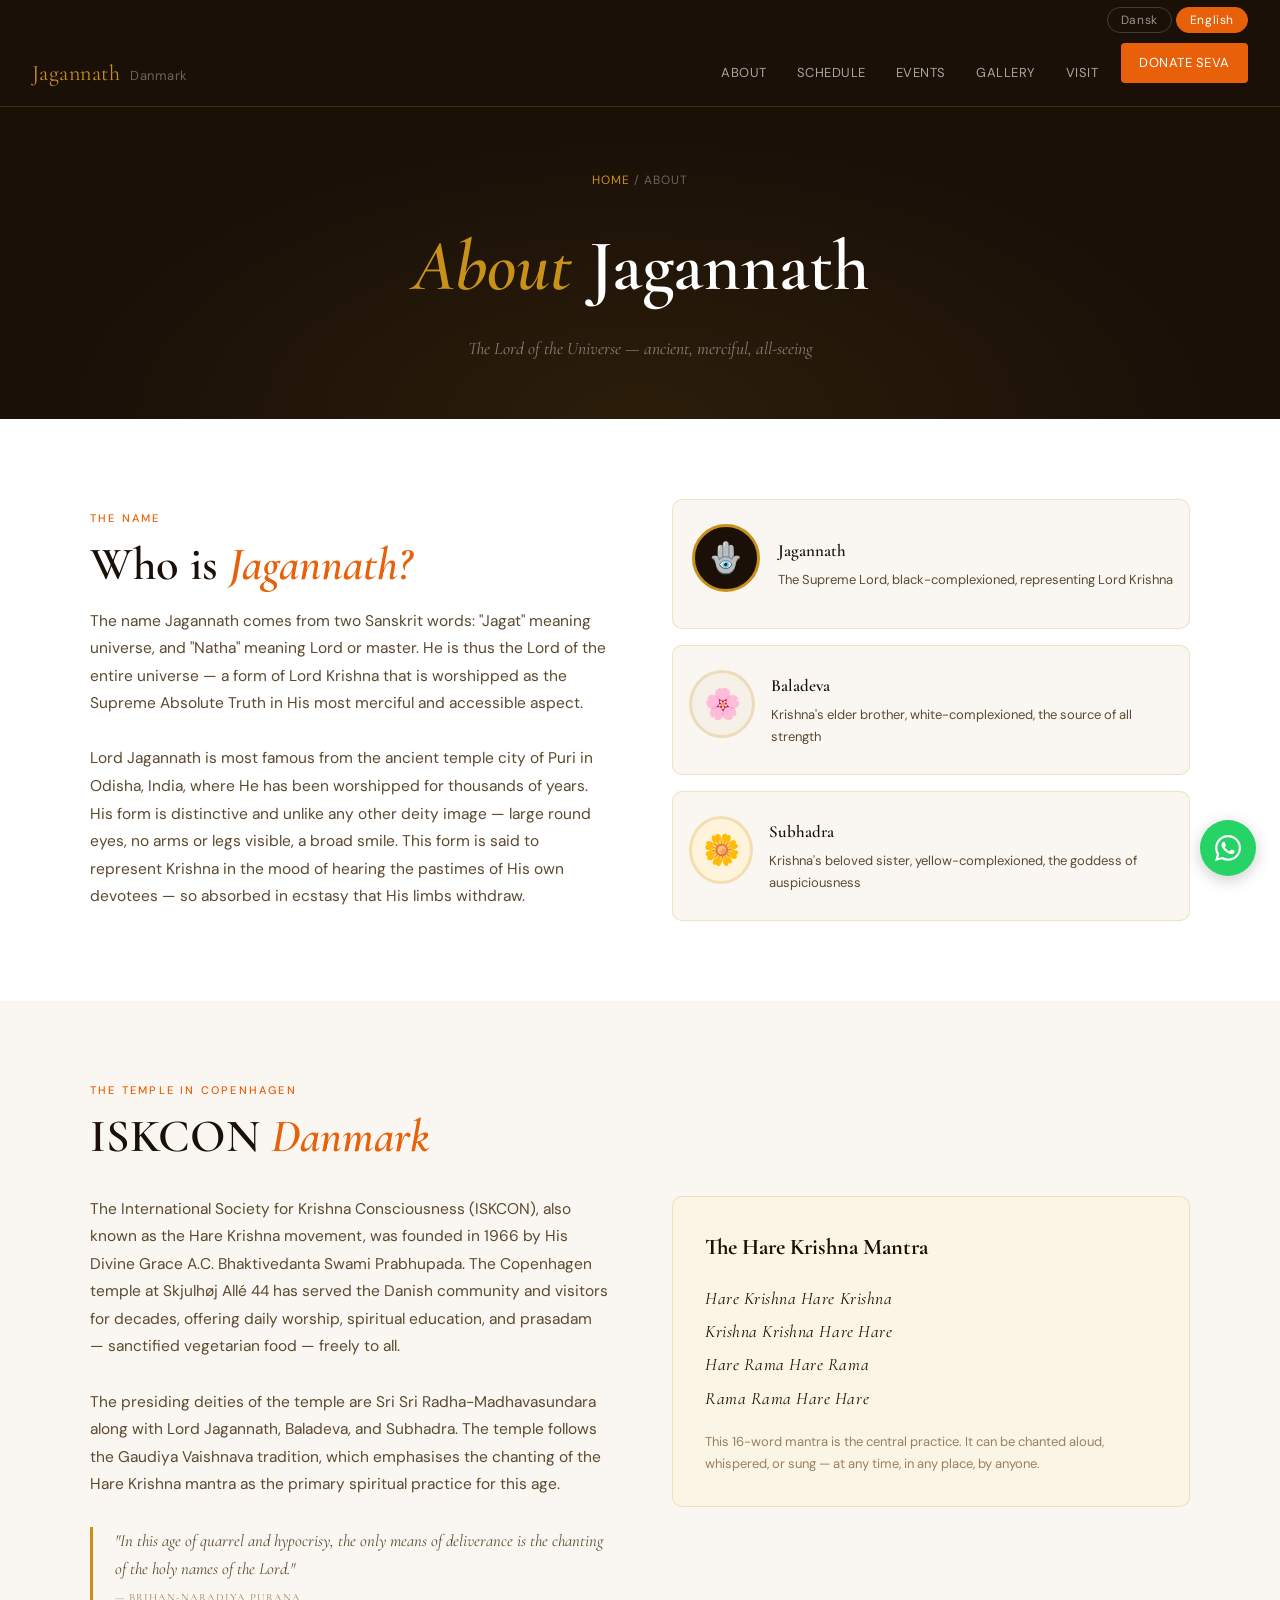
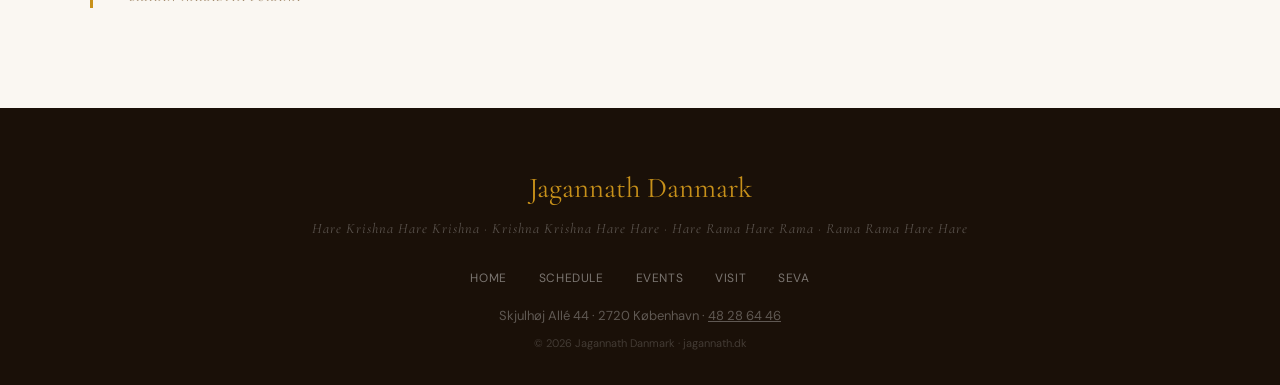
==== about.html @ f50fbe14 "Add files via upload" ====
<!DOCTYPE html><html lang="en"><head><meta charset="UTF-8"><meta name="viewport" content="width=device-width,initial-scale=1.0"><title>About Jagannath — Jagannath Danmark</title><link rel="preconnect" href="https://fonts.googleapis.com"><link rel="preconnect" href="https://fonts.gstatic.com" crossorigin><link href="https://fonts.googleapis.com/css2?family=Cormorant+Garamond:ital,wght@0,400;0,600;1,400&family=DM+Sans:wght@400;500&display=swap" rel="stylesheet"><link rel="stylesheet" href="shared.css"></head><body>
<div class="lang-bar"><button class="lang-btn" onclick="setLang('da')">Dansk</button><button class="lang-btn active" onclick="setLang('en')">English</button></div>
<nav><a class="nav-logo" href="index.html">Jagannath<span> Danmark</span></a><button class="nav-toggle" onclick="toggleMenu()">☰</button><ul class="nav-links" id="nav-menu"><li><a href="about.html"><span class="t-en">About</span><span class="t-da">Om os</span></a></li><li><a href="schedule.html"><span class="t-en">Schedule</span><span class="t-da">Program</span></a></li><li><a href="events.html"><span class="t-en">Events</span><span class="t-da">Begivenheder</span></a></li><li><a href="gallery.html"><span class="t-en">Gallery</span><span class="t-da">Galleri</span></a></li><li><a href="visit.html"><span class="t-en">Visit</span><span class="t-da">Besøg</span></a></li><li><a href="donate.html" class="nav-donate"><span class="t-en">Donate Seva</span><span class="t-da">Donér Seva</span></a></li></ul></nav>
<div class="page-hero"><div class="breadcrumb"><a href="index.html">Home</a> / <span class="t-en">About</span><span class="t-da">Om os</span></div><h1><em><span class="t-en">About</span><span class="t-da">Om</span></em> Jagannath</h1><p><span class="t-en">The Lord of the Universe — ancient, merciful, all-seeing</span><span class="t-da">Universets Herre — gammel, barmhjertig, alseende</span></p></div>

<section class="bg-white"><div class="container grid-2">
<div>
  <p class="eyebrow"><span class="t-en">The Name</span><span class="t-da">Navnet</span></p>
  <h2 class="sec-title"><span class="t-en">Who is <em>Jagannath?</em></span><span class="t-da">Hvem er <em>Jagannath?</em></span></h2>
  <p class="sec-body" style="max-width:100%"><span class="t-en">The name Jagannath comes from two Sanskrit words: "Jagat" meaning universe, and "Natha" meaning Lord or master. He is thus the Lord of the entire universe — a form of Lord Krishna that is worshipped as the Supreme Absolute Truth in His most merciful and accessible aspect.<br><br>Lord Jagannath is most famous from the ancient temple city of Puri in Odisha, India, where He has been worshipped for thousands of years. His form is distinctive and unlike any other deity image — large round eyes, no arms or legs visible, a broad smile. This form is said to represent Krishna in the mood of hearing the pastimes of His own devotees — so absorbed in ecstasy that His limbs withdraw.</span><span class="t-da">Navnet Jagannath kommer fra to sanskritord: "Jagat" der betyder univers, og "Natha" der betyder Herre. Han er således hele universets Herre — en form af Herre Krishna, der tilbedes som den Højeste Absolutte Sandhed i Sin mest barmhjertige og tilgængelige aspekt.<br><br>Herre Jagannath er mest berømt fra den gamle tempelby Puri i Odisha, Indien, hvor Han er blevet tilbedt i tusinder af år. Hans form er karakteristisk og ulig nogen anden gudebillede — store runde øjne, ingen arme eller ben synlige, et bredt smil.</span></p>
</div>
<div class="deity-trio" style="flex-direction:column;gap:1rem">
  <div class="deity-card" style="display:flex;align-items:center;gap:1rem;text-align:left">
    <div class="deity-face jagannath-face" style="min-width:64px">🪬</div>
    <div><div class="deity-name">Jagannath</div><div class="deity-role" style="margin-top:4px;font-size:13px;color:var(--text-mid)"><span class="t-en">The Supreme Lord, black-complexioned, representing Lord Krishna</span><span class="t-da">Den Højeste Herre, sort-farvet, repræsenterer Herre Krishna</span></div></div>
  </div>
  <div class="deity-card" style="display:flex;align-items:center;gap:1rem;text-align:left">
    <div class="deity-face baladeva-face" style="min-width:64px">🌸</div>
    <div><div class="deity-name">Baladeva</div><div class="deity-role" style="margin-top:4px;font-size:13px;color:var(--text-mid)"><span class="t-en">Krishna's elder brother, white-complexioned, the source of all strength</span><span class="t-da">Krishnas storebror, hvidfarvet, kilden til al styrke</span></div></div>
  </div>
  <div class="deity-card" style="display:flex;align-items:center;gap:1rem;text-align:left">
    <div class="deity-face subhadra-face" style="min-width:64px">🌼</div>
    <div><div class="deity-name">Subhadra</div><div class="deity-role" style="margin-top:4px;font-size:13px;color:var(--text-mid)"><span class="t-en">Krishna's beloved sister, yellow-complexioned, the goddess of auspiciousness</span><span class="t-da">Krishnas elskede søster, gulfarvet, lykkens gudinde</span></div></div>
  </div>
</div>
</div></section>

<section class="bg-cream"><div class="container">
  <p class="eyebrow"><span class="t-en">The Temple in Copenhagen</span><span class="t-da">Templet i København</span></p>
  <h2 class="sec-title"><span class="t-en">ISKCON <em>Danmark</em></span><span class="t-da">ISKCON <em>Danmark</em></span></h2>
  <div class="grid-2" style="margin-top:2rem;align-items:start">
    <div>
      <p class="sec-body" style="max-width:100%;margin-bottom:1.5rem"><span class="t-en">The International Society for Krishna Consciousness (ISKCON), also known as the Hare Krishna movement, was founded in 1966 by His Divine Grace A.C. Bhaktivedanta Swami Prabhupada. The Copenhagen temple at Skjulhøj Allé 44 has served the Danish community and visitors for decades, offering daily worship, spiritual education, and prasadam — sanctified vegetarian food — freely to all.<br><br>The presiding deities of the temple are Sri Sri Radha-Madhavasundara along with Lord Jagannath, Baladeva, and Subhadra. The temple follows the Gaudiya Vaishnava tradition, which emphasises the chanting of the Hare Krishna mantra as the primary spiritual practice for this age.</span><span class="t-da">International Society for Krishna Consciousness (ISKCON), også kendt som Hare Krishna-bevægelsen, blev grundlagt i 1966 af Hans Guddommelige Nåde A.C. Bhaktivedanta Swami Prabhupada. Templet i København på Skjulhøj Allé 44 har tjent det danske samfund og besøgende i årtier og tilbyder daglig tilbedelse, åndelig uddannelse og prasadam — helliggjort vegetarisk mad — gratis til alle.</span></p>
      <blockquote class="pull-quote"><span class="t-en">"In this age of quarrel and hypocrisy, the only means of deliverance is the chanting of the holy names of the Lord."</span><span class="t-da">"I dette tidsalder med strid og hykleri er det eneste middel til befrielse at chante Herrens hellige navne."</span><cite>— Brihan-naradiya Purana</cite></blockquote>
    </div>
    <div>
      <div style="background:var(--gold-light);border:1px solid var(--border);border-radius:10px;padding:2rem">
        <h3 style="font-family:var(--font-d);font-size:1.4rem;margin-bottom:1rem"><span class="t-en">The Hare Krishna Mantra</span><span class="t-da">Hare Krishna Mantraet</span></h3>
        <p style="font-family:var(--font-d);font-style:italic;font-size:1.1rem;color:var(--night);line-height:1.9;letter-spacing:0.03em">Hare Krishna Hare Krishna<br>Krishna Krishna Hare Hare<br>Hare Rama Hare Rama<br>Rama Rama Hare Hare</p>
        <p style="font-size:13px;color:var(--text-muted);margin-top:1rem"><span class="t-en">This 16-word mantra is the central practice. It can be chanted aloud, whispered, or sung — at any time, in any place, by anyone.</span><span class="t-da">Dette 16-ords mantra er den centrale praksis. Det kan chantes højt, hviskes eller synges — til enhver tid, på ethvert sted, af enhver.</span></p>
      </div>
    </div>
  </div>
</div></section>

<footer><div class="footer-logo">Jagannath Danmark</div><div class="footer-mantra">Hare Krishna Hare Krishna · Krishna Krishna Hare Hare · Hare Rama Hare Rama · Rama Rama Hare Hare</div><div class="footer-links"><a href="index.html">Home</a><a href="schedule.html"><span class="t-en">Schedule</span><span class="t-da">Program</span></a><a href="events.html"><span class="t-en">Events</span><span class="t-da">Begivenheder</span></a><a href="visit.html"><span class="t-en">Visit</span><span class="t-da">Besøg</span></a><a href="donate.html">Seva</a></div><div class="footer-addr">Skjulhøj Allé 44 · 2720 København · <a href="tel:+4548286446" style="color:inherit">48 28 64 46</a></div><div class="footer-copy">© 2026 Jagannath Danmark · jagannath.dk</div></footer>
<a href="https://wa.me/4548286446" class="whatsapp-fab" target="_blank" aria-label="WhatsApp"><svg width="26" height="26" viewBox="0 0 24 24" fill="white"><path d="M17.472 14.382c-.297-.149-1.758-.867-2.03-.967-.273-.099-.471-.148-.67.15-.197.297-.767.966-.94 1.164-.173.199-.347.223-.644.075-.297-.15-1.255-.463-2.39-1.475-.883-.788-1.48-1.761-1.653-2.059-.173-.297-.018-.458.13-.606.134-.133.298-.347.446-.52.149-.174.198-.298.298-.497.099-.198.05-.371-.025-.52-.075-.149-.669-1.612-.916-2.207-.242-.579-.487-.5-.669-.51-.173-.008-.371-.01-.57-.01-.198 0-.52.074-.792.372-.272.297-1.04 1.016-1.04 2.479 0 1.462 1.065 2.875 1.213 3.074.149.198 2.096 3.2 5.077 4.487.709.306 1.262.489 1.694.625.712.227 1.36.195 1.871.118.571-.085 1.758-.719 2.006-1.413.248-.694.248-1.289.173-1.413-.074-.124-.272-.198-.57-.347m-5.421 7.403h-.004a9.87 9.87 0 01-5.031-1.378l-.361-.214-3.741.982.998-3.648-.235-.374a9.86 9.86 0 01-1.51-5.26c.001-5.45 4.436-9.884 9.888-9.884 2.64 0 5.122 1.03 6.988 2.898a9.825 9.825 0 012.893 6.994c-.003 5.45-4.437 9.884-9.885 9.884m8.413-18.297A11.815 11.815 0 0012.05 0C5.495 0 .16 5.335.157 11.892c0 2.096.547 4.142 1.588 5.945L.057 24l6.305-1.654a11.882 11.882 0 005.683 1.448h.005c6.554 0 11.89-5.335 11.893-11.893a11.821 11.821 0 00-3.48-8.413z"/></svg></a>
<script src="shared.js"></script></body></html>
---- shared.css ----
/* ── JAGANNATH.DK · SHARED STYLESHEET ── */
*, *::before, *::after { box-sizing: border-box; margin: 0; padding: 0; }

:root {
  --saffron: #E8610A;
  --saffron-light: #FDF3EC;
  --gold: #C8911A;
  --gold-light: #FBF5E6;
  --night: #1A1008;
  --night-mid: #2E1F0D;
  --cream: #FAF7F2;
  --white: #FFFFFF;
  --text: #1A1008;
  --text-mid: #5C4A30;
  --text-muted: #9A8060;
  --border: rgba(200,145,26,0.22);
  --font-d: 'Cormorant Garamond', Georgia, serif;
  --font-b: 'DM Sans', system-ui, sans-serif;
}

html { scroll-behavior: smooth; }
body { font-family: var(--font-b); background: var(--cream); color: var(--text); line-height: 1.65; font-size: 16px; }

/* ── LANGUAGE ── */
.lang-bar { background: var(--night); padding: 7px 2rem; display: flex; justify-content: flex-end; gap: 4px; }
.lang-btn { background: none; border: 1px solid rgba(255,255,255,0.18); color: rgba(255,255,255,0.55); padding: 4px 13px; border-radius: 20px; cursor: pointer; font-family: var(--font-b); font-size: 12px; letter-spacing: 0.05em; transition: all .2s; }
.lang-btn.active, .lang-btn:hover { background: var(--saffron); border-color: var(--saffron); color: white; }

.t-en, .t-da { display: none; }
.t-en.vis, .t-da.vis { display: inline; }
span.t-en, span.t-da { display: none; }
span.t-en.vis, span.t-da.vis { display: inline; }
p.t-en, p.t-da, div.t-en, div.t-da { display: none; }
p.t-en.vis, p.t-da.vis, div.t-en.vis, div.t-da.vis { display: block; }

/* ── NAV ── */
nav { background: var(--night); padding: 0 2rem; display: flex; align-items: center; justify-content: space-between; position: sticky; top: 0; z-index: 200; border-bottom: 1px solid rgba(200,145,26,0.25); }
.nav-logo { font-family: var(--font-d); font-size: 22px; color: var(--gold); text-decoration: none; padding: 15px 0; letter-spacing: .02em; }
.nav-logo span { color: rgba(255,255,255,0.35); font-size: 13px; font-family: var(--font-b); font-weight: 400; margin-left: 7px; }
.nav-toggle { display: none; background: none; border: none; color: white; font-size: 22px; cursor: pointer; padding: 10px; }
.nav-links { display: flex; gap: 0; list-style: none; }
.nav-links a { color: rgba(255,255,255,0.62); text-decoration: none; font-size: 13px; letter-spacing: .04em; padding: 19px 15px; display: block; transition: color .2s; text-transform: uppercase; }
.nav-links a:hover { color: var(--gold); }
.nav-donate { background: var(--saffron) !important; color: white !important; border-radius: 4px; margin-left: 8px; padding: 9px 18px !important; }
.nav-donate:hover { background: #c5520a !important; }

/* ── HERO ── */
.hero { background: var(--night); min-height: 90vh; display: flex; flex-direction: column; align-items: center; justify-content: center; text-align: center; padding: 5rem 2rem 4rem; position: relative; overflow: hidden; }
.hero::before { content:''; position:absolute; inset:0; background: radial-gradient(ellipse at 50% 65%, rgba(200,145,26,.13) 0%, transparent 68%); pointer-events:none; }
.mandala-ring { position:absolute; border-radius:50%; top:50%; left:50%; transform:translate(-50%,-50%); pointer-events:none; border: 1px solid rgba(200,145,26,.07); }
.mandala-ring:nth-child(1){ width:550px; height:550px; }
.mandala-ring:nth-child(2){ width:760px; height:760px; border-color:rgba(200,145,26,.04); }
.mandala-ring:nth-child(3){ width:980px; height:980px; border-color:rgba(200,145,26,.025); }
.hero-eyebrow { font-size: 11px; letter-spacing: .18em; text-transform: uppercase; color: var(--gold); margin-bottom: 1.4rem; position:relative; }
.hero-title { font-family: var(--font-d); font-size: clamp(3rem,8vw,6.5rem); font-weight: 600; color: white; line-height: 1.05; margin-bottom: .5rem; position:relative; }
.hero-title em { font-style: italic; color: var(--gold); }
.hero-sub { font-family: var(--font-d); font-size: clamp(1rem,2.5vw,1.5rem); color: rgba(255,255,255,.4); font-style: italic; margin-bottom: 1.5rem; position:relative; }
.hero-mantra { font-family: var(--font-d); font-size: clamp(.9rem,1.8vw,1.2rem); color: var(--gold); letter-spacing: .1em; margin-bottom: 2.5rem; position:relative; opacity:.8; }
.hero-cta { display:flex; gap:12px; flex-wrap:wrap; justify-content:center; position:relative; }

/* ── BUTTONS ── */
.btn-primary { background: var(--saffron); color: white; text-decoration: none; padding: 13px 30px; border-radius: 4px; font-size: 14px; font-weight: 500; letter-spacing: .05em; text-transform: uppercase; transition: background .2s; display:inline-block; }
.btn-primary:hover { background: #c5520a; }
.btn-outline { border: 1px solid rgba(200,145,26,.4); color: var(--gold); text-decoration: none; padding: 13px 30px; border-radius: 4px; font-size: 14px; font-weight: 500; letter-spacing: .05em; text-transform: uppercase; transition: all .2s; display:inline-block; background:transparent; }
.btn-outline:hover { border-color: var(--gold); background: rgba(200,145,26,.08); }
.btn-outline-dark { border: 1px solid rgba(26,16,8,.2); color: var(--text-mid); text-decoration: none; padding: 12px 28px; border-radius: 4px; font-size: 14px; letter-spacing: .04em; text-transform: uppercase; transition: all .2s; display:inline-block; }
.btn-outline-dark:hover { border-color: var(--saffron); color: var(--saffron); }
.btn-whatsapp { background: #25D366; color: white; text-decoration: none; padding: 13px 22px; border-radius: 4px; font-size: 14px; font-weight: 500; display:inline-flex; align-items:center; gap:8px; transition: background .2s; }
.btn-whatsapp:hover { background: #1ebe5d; }

/* ── TIMINGS BAR ── */
.timings-bar { background: var(--gold); padding: 13px 2rem; display:flex; align-items:center; justify-content:center; gap:1.5rem; flex-wrap:wrap; }
.t-label { font-size: 10px; letter-spacing: .16em; text-transform: uppercase; color: rgba(255,255,255,.65); font-weight:500; }
.t-item { display:flex; align-items:center; gap:7px; }
.t-name { font-family: var(--font-d); font-style:italic; color: rgba(255,255,255,.82); font-size:15px; }
.t-time { color:white; font-weight:500; font-size:14px; }
.t-div { width:1px; height:18px; background:rgba(255,255,255,.22); }

/* ── SECTIONS ── */
section { padding: 5rem 2rem; }
.container { max-width: 1100px; margin: 0 auto; }
.grid-2 { display:grid; grid-template-columns:1fr 1fr; gap:4rem; align-items:center; }
.bg-cream { background: var(--cream); }
.bg-white { background: var(--white); }

.eyebrow { font-size:11px; letter-spacing:.2em; text-transform:uppercase; color:var(--saffron); margin-bottom:.7rem; font-weight:500; }
.gold-eye { color: var(--gold); }
.sec-title { font-family:var(--font-d); font-size:clamp(1.9rem,4vw,2.9rem); font-weight:600; line-height:1.15; margin-bottom:1rem; color:var(--night); }
.sec-title em { font-style:italic; color:var(--saffron); }
.white-title { color:white; }
.white-title em { color:var(--saffron); }
.sec-body { font-size:15.5px; color:var(--text-mid); line-height:1.78; max-width:560px; }
.muted-body { color:rgba(255,255,255,.5); }
.link-arrow { color:var(--saffron); text-decoration:none; font-size:14px; font-weight:500; letter-spacing:.04em; margin-top:1.5rem; display:inline-block; }
.link-arrow:hover { text-decoration:underline; }

/* ── PULL QUOTE ── */
.pull-quote { border-left:3px solid var(--gold); padding-left:1.4rem; margin:1.75rem 0 1.25rem; font-family:var(--font-d); font-style:italic; font-size:1.05rem; color:var(--text-mid); line-height:1.65; }
.pull-quote cite { display:block; margin-top:7px; font-size:11px; letter-spacing:.09em; text-transform:uppercase; font-style:normal; color:var(--text-muted); }

/* ── DEITY TRIO ── */
.deity-trio { display:flex; gap:1rem; justify-content:center; }
.deity-card { flex:1; text-align:center; padding:1.5rem 1rem; border-radius:10px; background:var(--cream); border:1px solid var(--border); }
.deity-face { width:68px; height:68px; border-radius:50%; margin:0 auto 12px; border:3px solid var(--border); display:flex; align-items:center; justify-content:center; font-size:30px; }
.jagannath-face { background:var(--night); border-color:var(--gold); }
.baladeva-face { background:#F5F0E8; }
.subhadra-face { background:#FFF3DC; }
.deity-name { font-family:var(--font-d); font-size:17px; font-weight:600; color:var(--night); margin-bottom:3px; }
.deity-role { font-size:12px; color:var(--text-muted); }

/* ── EVENTS ── */
.events-grid { display:grid; grid-template-columns:repeat(auto-fit,minmax(280px,1fr)); gap:1.25rem; margin-top:2.5rem; }
.event-card { background:white; border-radius:8px; border:1px solid var(--border); overflow:hidden; transition:transform .2s, box-shadow .2s; }
.event-card:hover { transform:translateY(-3px); box-shadow:0 8px 28px rgba(200,145,26,.11); }
.event-head { background:var(--night); padding:1.1rem 1.4rem; display:flex; align-items:center; gap:1rem; }
.date-box { text-align:center; min-width:46px; }
.day { font-family:var(--font-d); font-size:2rem; font-weight:600; color:var(--gold); line-height:1; }
.mon { font-size:10px; letter-spacing:.1em; text-transform:uppercase; color:rgba(255,255,255,.38); }
.ev-name { font-family:var(--font-d); font-size:1.1rem; color:white; font-weight:600; }
.ev-type { font-size:11px; color:var(--saffron); letter-spacing:.09em; text-transform:uppercase; margin-top:2px; }
.event-body-inner { padding:1.15rem 1.4rem; }
.event-body-inner p { font-size:14px; color:var(--text-mid); line-height:1.6; margin-bottom:10px; }
.ev-meta { font-size:12px; color:var(--text-muted); }

/* ── RATHA ── */
.ratha-section { background:var(--night); padding:5rem 2rem; position:relative; overflow:hidden; }
.ratha-section::before { content:''; position:absolute; inset:0; background:radial-gradient(ellipse at 50% 100%,rgba(232,97,10,.18) 0%,transparent 60%); }
.ratha-section .container { position:relative; }
.chariot-row { display:flex; justify-content:center; gap:1.5rem; flex-wrap:wrap; margin-top:2.5rem; }
.chariot-card { background:rgba(255,255,255,.05); border:1px solid rgba(200,145,26,.2); border-radius:8px; padding:1.75rem 1.25rem; width:190px; text-align:center; }
.c-icon { font-size:2.2rem; margin-bottom:.9rem; }
.c-deity { font-family:var(--font-d); font-size:1.15rem; color:white; margin-bottom:3px; }
.c-name { font-size:12px; color:var(--gold); letter-spacing:.07em; text-transform:uppercase; }

/* ── VISIT STRIP ── */
.info-block { margin-bottom:1.5rem; }
.info-label { font-size:10px; letter-spacing:.15em; text-transform:uppercase; color:var(--saffron); margin-bottom:5px; font-weight:500; }
.info-block p { font-size:15px; color:var(--text-mid); line-height:1.65; }
.tel-link { color:var(--saffron); text-decoration:none; font-weight:500; }
.tel-link:hover { text-decoration:underline; }

/* ── SCHEDULE TABLE ── */
.sched-table { width:100%; border-collapse:collapse; margin-top:1rem; }
.sched-table th { font-size:10px; letter-spacing:.12em; text-transform:uppercase; color:var(--text-muted); padding:8px 0; text-align:left; border-bottom:1px solid var(--border); }
.sched-table td { padding:10px 0; font-size:14px; color:var(--text-mid); border-bottom:1px solid rgba(200,145,26,.08); vertical-align:top; }
.sched-table td:first-child { font-family:var(--font-d); font-style:italic; font-size:15px; color:var(--night); width:58%; }
.sched-table td:last-child { font-weight:500; color:var(--saffron); }

/* ── WHATSAPP FAB ── */
.whatsapp-fab { position:fixed; bottom:24px; right:24px; width:56px; height:56px; background:#25D366; border-radius:50%; display:flex; align-items:center; justify-content:center; box-shadow:0 4px 16px rgba(0,0,0,.2); z-index:999; transition:transform .2s, box-shadow .2s; }
.whatsapp-fab:hover { transform:scale(1.08); box-shadow:0 6px 22px rgba(0,0,0,.28); }

/* ── PAGE HERO (inner pages) ── */
.page-hero { background:var(--night); padding:4rem 2rem 3.5rem; text-align:center; position:relative; overflow:hidden; }
.page-hero::before { content:''; position:absolute; inset:0; background:radial-gradient(ellipse at 50% 100%,rgba(200,145,26,.1) 0%,transparent 65%); pointer-events:none; }
.page-hero h1 { font-family:var(--font-d); font-size:clamp(2.5rem,6vw,4.5rem); font-weight:600; color:white; position:relative; }
.page-hero h1 em { font-style:italic; color:var(--gold); }
.page-hero p { font-family:var(--font-d); font-style:italic; color:rgba(255,255,255,.45); font-size:1.1rem; margin-top:.5rem; position:relative; }
.breadcrumb { font-size:12px; color:rgba(255,255,255,.35); letter-spacing:.08em; text-transform:uppercase; position:relative; margin-bottom:1rem; }
.breadcrumb a { color:var(--gold); text-decoration:none; }

/* ── GALLERY ── */
.gallery-grid { display:grid; grid-template-columns:repeat(auto-fill,minmax(260px,1fr)); gap:1rem; }
.gallery-item { background:var(--gold-light); border-radius:8px; aspect-ratio:4/3; display:flex; align-items:center; justify-content:center; font-size:3rem; border:1px solid var(--border); overflow:hidden; }
.gallery-caption { font-size:12px; color:var(--text-muted); text-align:center; margin-top:6px; }

/* ── DONATE PAGE ── */
.seva-card { background:white; border-radius:10px; border:1px solid var(--border); padding:1.75rem; transition:box-shadow .2s; }
.seva-card:hover { box-shadow:0 6px 24px rgba(200,145,26,.1); }
.seva-amount-tag { display:inline-block; background:var(--saffron-light); color:var(--saffron); font-size:12px; padding:4px 12px; border-radius:20px; font-weight:500; margin-top:.5rem; }
.donate-method { display:flex; align-items:center; gap:14px; padding:14px 18px; border:1px solid var(--border); border-radius:7px; text-decoration:none; color:var(--text); transition:border-color .2s; margin-bottom:10px; }
.donate-method:hover { border-color:var(--saffron); }
.donate-method .m-icon { font-size:22px; }
.donate-method .m-label { font-weight:500; font-size:15px; }
.donate-method .m-desc { font-size:12px; color:var(--text-muted); margin-top:2px; }

/* ── FOOTER ── */
footer { background:var(--night); padding:3.5rem 2rem 2rem; text-align:center; }
.footer-logo { font-family:var(--font-d); font-size:1.8rem; color:var(--gold); margin-bottom:.4rem; }
.footer-mantra { font-family:var(--font-d); font-style:italic; color:rgba(255,255,255,.28); font-size:.9rem; letter-spacing:.07em; margin-bottom:1.75rem; }
.footer-links { display:flex; justify-content:center; gap:2rem; flex-wrap:wrap; margin-bottom:1rem; }
.footer-links a { color:rgba(255,255,255,.42); text-decoration:none; font-size:12px; letter-spacing:.05em; text-transform:uppercase; transition:color .2s; }
.footer-links a:hover { color:var(--gold); }
.footer-addr { font-size:13px; color:rgba(255,255,255,.3); margin-bottom:.5rem; }
.footer-copy { font-size:11px; color:rgba(255,255,255,.18); }

/* ── RESPONSIVE ── */
@media (max-width:768px) {
  nav { padding:0 1rem; }
  .nav-toggle { display:block; }
  .nav-links { display:none; flex-direction:column; position:absolute; top:100%; left:0; right:0; background:var(--night); border-top:1px solid rgba(200,145,26,.2); padding:.5rem 0; }
  .nav-links.open { display:flex; }
  .nav-links a { padding:13px 1.5rem; border-bottom:1px solid rgba(255,255,255,.05); }
  .nav-donate { margin:8px 1.5rem !important; border-radius:4px !important; }
  section { padding:3.5rem 1.25rem; }
  .grid-2 { grid-template-columns:1fr; gap:2.5rem; }
  .deity-trio { gap:.5rem; }
  .timings-bar { gap:.75rem; padding:11px 1rem; }
  .t-div { display:none; }
  .chariot-card { width:150px; }
  .page-hero { padding:3rem 1.25rem 2.5rem; }
}
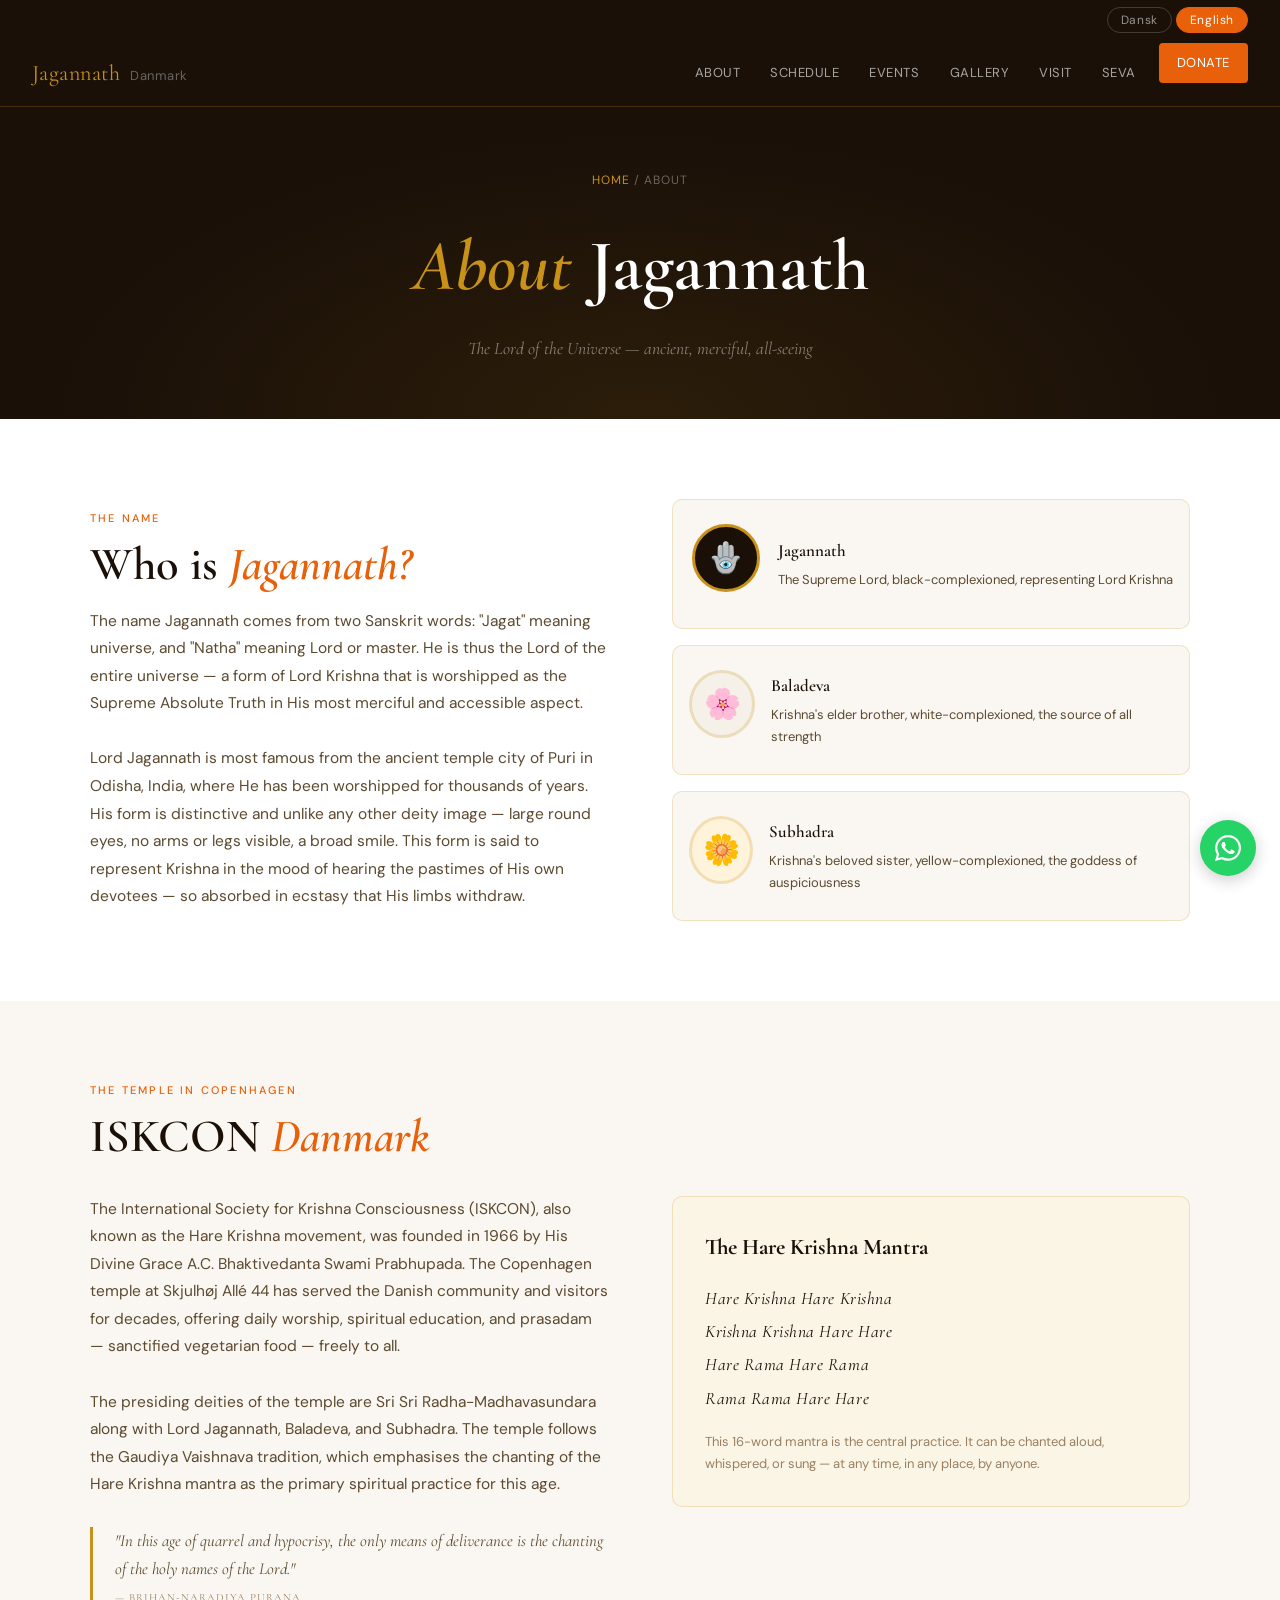
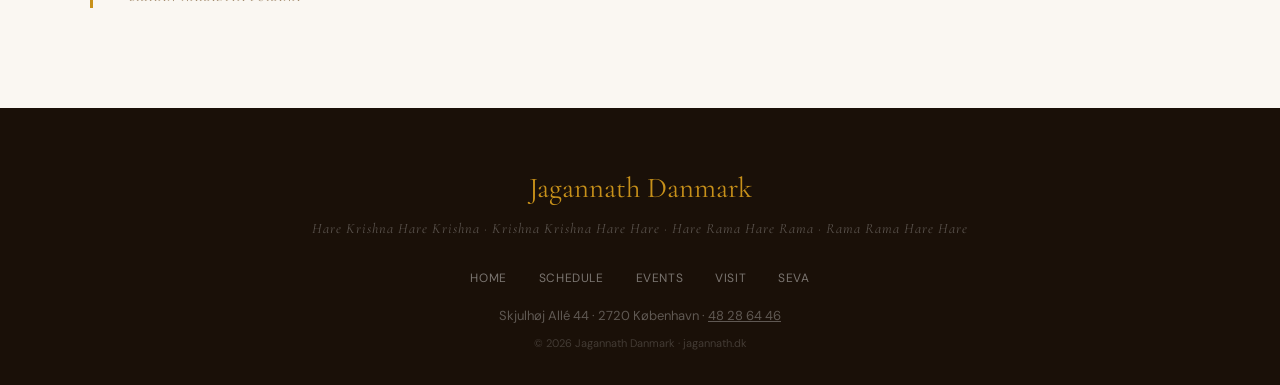
==== commit 37f1b087: "✨ Add Seva nav" ====
--- a/about.html
+++ b/about.html
@@ -1,6 +1,7 @@
 <!DOCTYPE html><html lang="en"><head><meta charset="UTF-8"><meta name="viewport" content="width=device-width,initial-scale=1.0"><title>About Jagannath — Jagannath Danmark</title><link rel="preconnect" href="https://fonts.googleapis.com"><link rel="preconnect" href="https://fonts.gstatic.com" crossorigin><link href="https://fonts.googleapis.com/css2?family=Cormorant+Garamond:ital,wght@0,400;0,600;1,400&family=DM+Sans:wght@400;500&display=swap" rel="stylesheet"><link rel="stylesheet" href="shared.css"></head><body>
 <div class="lang-bar"><button class="lang-btn" onclick="setLang('da')">Dansk</button><button class="lang-btn active" onclick="setLang('en')">English</button></div>
-<nav><a class="nav-logo" href="index.html">Jagannath<span> Danmark</span></a><button class="nav-toggle" onclick="toggleMenu()">☰</button><ul class="nav-links" id="nav-menu"><li><a href="about.html"><span class="t-en">About</span><span class="t-da">Om os</span></a></li><li><a href="schedule.html"><span class="t-en">Schedule</span><span class="t-da">Program</span></a></li><li><a href="events.html"><span class="t-en">Events</span><span class="t-da">Begivenheder</span></a></li><li><a href="gallery.html"><span class="t-en">Gallery</span><span class="t-da">Galleri</span></a></li><li><a href="visit.html"><span class="t-en">Visit</span><span class="t-da">Besøg</span></a></li><li><a href="donate.html" class="nav-donate"><span class="t-en">Donate Seva</span><span class="t-da">Donér Seva</span></a></li></ul></nav>
+<nav><a class="nav-logo" href="index.html">Jagannath<span> Danmark</span></a><button class="nav-toggle" onclick="toggleMenu()">☰</button><ul class="nav-links" id="nav-menu"><li><a href="about.html"><span class="t-en">About</span><span class="t-da">Om os</span></a></li><li><a href="schedule.html"><span class="t-en">Schedule</span><span class="t-da">Program</span></a></li><li><a href="events.html"><span class="t-en">Events</span><span class="t-da">Begivenheder</span></a></li><li><a href="gallery.html"><span class="t-en">Gallery</span><span class="t-da">Galleri</span></a></li><li><a href="visit.html"><span class="t-en">Visit</span><span class="t-da">Besøg</span></a></li><li><a href="seva.html"><span class="t-en">Seva</span><span class="t-da">Seva</span></a></li>
+    <li><a href="donate.html" class="nav-donate"><span class="t-en">Donate</span><span class="t-da">Donér</span></a></li></ul></nav>
 <div class="page-hero"><div class="breadcrumb"><a href="index.html">Home</a> / <span class="t-en">About</span><span class="t-da">Om os</span></div><h1><em><span class="t-en">About</span><span class="t-da">Om</span></em> Jagannath</h1><p><span class="t-en">The Lord of the Universe — ancient, merciful, all-seeing</span><span class="t-da">Universets Herre — gammel, barmhjertig, alseende</span></p></div>
 
 <section class="bg-white"><div class="container grid-2">
